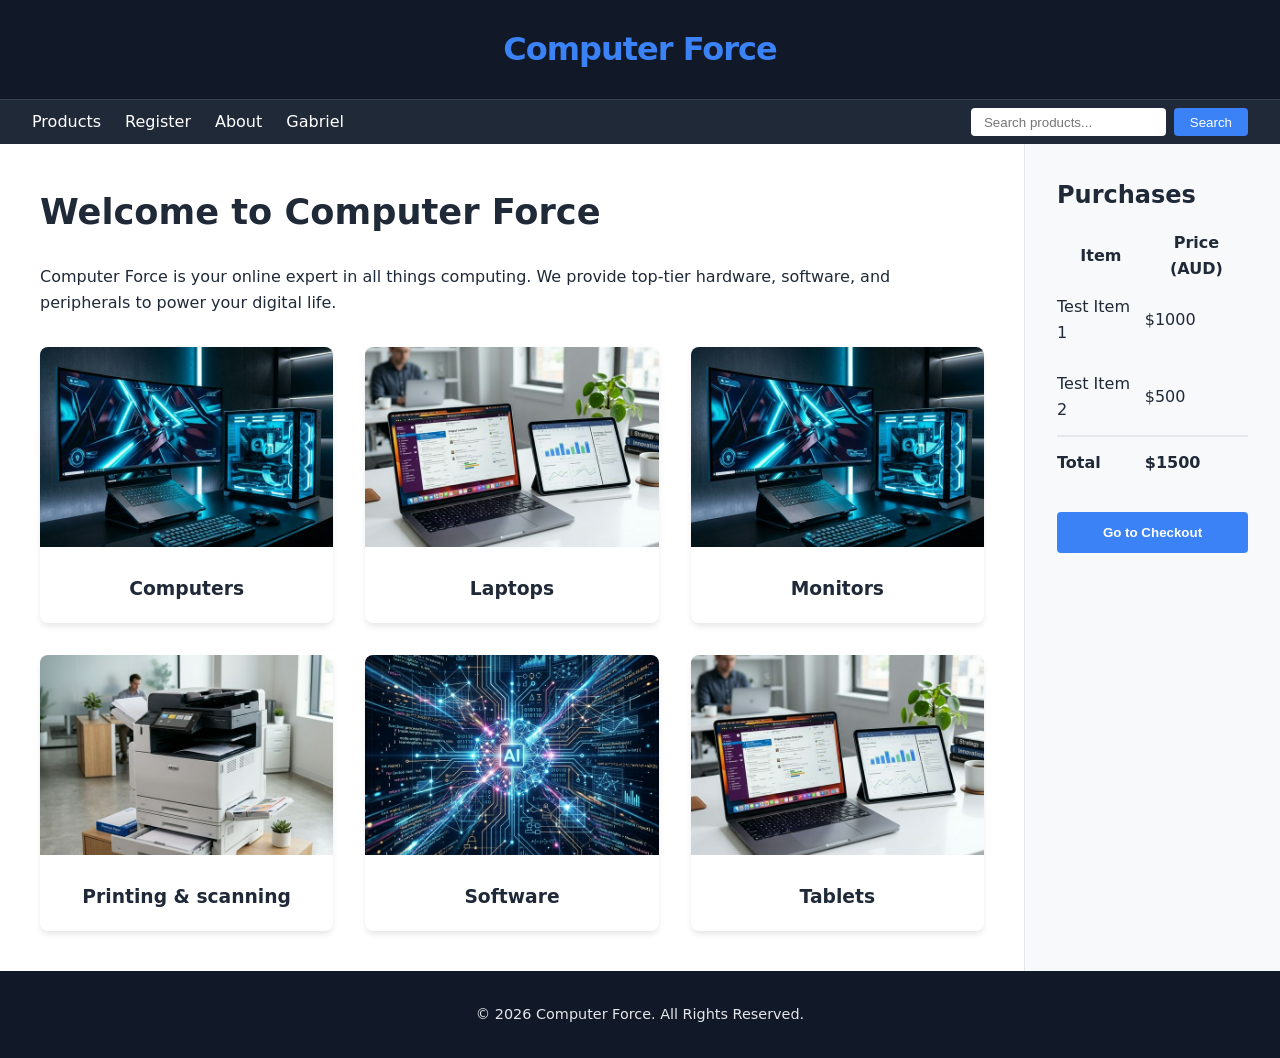
==== index.html @ 6cde67e4 "Add files via upload" ====
<!DOCTYPE html>
<html lang="en">
<head>
    <meta charset="UTF-8">
    <meta name="viewport" content="width=device-width, initial-scale=1.0">
    <title>Computer Force - Home</title>
    <link rel="stylesheet" href="style.css">
    <script src="script.js" defer></script>
</head>
<body>
    <div class="grid-container">
        <!-- Header -->
        <header>
            <div class="mobile-controls">
                <button class="burger-btn" aria-label="Toggle Menu">☰</button>
                <button class="bag-btn" aria-label="Toggle Purchases">👜</button>
            </div>
            <h1><a href="index.html">Computer Force</a></h1>
        </header>

        <!-- Navigation -->
        <nav>
            <div class="nav-links">
                <a href="products.html">Products</a>
                <a href="register.html">Register</a>
                <a href="about.html">About</a>
                <a href="gabriel.html">Gabriel</a>
            </div>
            <form class="search-bar">
                <input type="text" class="search-input" placeholder="Search products...">
                <button type="submit" class="btn-search">Search</button>
            </form>
        </nav>

        <!-- Main Content -->
        <main>
            <h1>Welcome to Computer Force</h1>
            <p>Computer Force is your online expert in all things computing. We provide top-tier hardware, software, and peripherals to power your digital life.</p>
            
            <div class="category-grid">
                <!-- 6 Featured Categories -->
                <a href="products.html#computers" class="category-card">
                    <img src="assets/computers.png" alt="Computers">
                    <h3>Computers</h3>
                </a>
                <a href="products.html#laptops" class="category-card">
                    <img src="assets/laptops.png" alt="Laptops">
                    <h3>Laptops</h3>
                </a>
                <a href="products.html#monitors" class="category-card">
                    <img src="assets/monitors.png" alt="Monitors">
                    <h3>Monitors</h3>
                </a>
                <a href="products.html#printing" class="category-card">
                    <img src="assets/printing.png" alt="Printing & scanning">
                    <h3>Printing & scanning</h3>
                </a>
                <a href="products.html#software" class="category-card">
                    <img src="assets/software.png" alt="Software">
                    <h3>Software</h3>
                </a>
                <a href="products.html#tablets" class="category-card">
                    <img src="assets/tablets.png" alt="Tablets">
                    <h3>Tablets</h3>
                </a>
            </div>
        </main>

        <!-- Aside (Purchases) -->
        <aside>
            <h2>Purchases</h2>
            <table class="purchases-table">
                <thead>
                    <tr>
                        <th>Item</th>
                        <th>Price (AUD)</th>
                    </tr>
                </thead>
                <tbody>
                    <tr>
                        <td>Test Item 1</td>
                        <td>$1000</td>
                    </tr>
                    <tr>
                        <td>Test Item 2</td>
                        <td>$500</td>
                    </tr>
                    <tr class="total-row">
                        <td>Total</td>
                        <td>$1500</td>
                    </tr>
                </tbody>
            </table>
            <button class="btn-checkout">Go to Checkout</button>
        </aside>

        <!-- Footer -->
        <footer>
            <p>&copy; 2026 Computer Force. All Rights Reserved.</p>
        </footer>
    </div>
</body>
</html>
---- style.css ----
/* 
   Computer Force - style.css
   Modern, responsive, vanilla CSS
*/

:root {
    --primary-color: #3b82f6;
    --primary-hover: #2563eb;
    --bg-color: #f8f9fa;
    --text-color: #1f2937;
    --header-bg: #111827;
    --nav-bg: #1f2937;
    --footer-bg: #111827;
    --white: #ffffff;
    --gray-200: #e5e7eb;
}

* {
    box-sizing: border-box;
    margin: 0;
    padding: 0;
}

body {
    font-family: 'Inter', system-ui, -apple-system, sans-serif;
    line-height: 1.6;
    background-color: var(--bg-color);
    color: var(--text-color);
}

a {
    text-decoration: none;
    color: inherit;
    transition: color 0.3s ease;
}

/* Layout Container */
.grid-container {
    display: grid;
    grid-template-areas:
        "header header"
        "nav nav"
        "main aside"
        "footer footer";
    grid-template-columns: 80% 20%;
    grid-template-rows: auto auto 1fr auto;
    min-height: 100vh;
}

/* Header */
header {
    grid-area: header;
    background-color: var(--header-bg);
    color: var(--white);
    padding: 1.5rem;
    text-align: center;
    border-bottom: 1px solid #374151;
    display: flex;
    justify-content: center;
    align-items: center;
    position: relative;
}

header h1 a {
    font-size: 2rem;
    font-weight: 800;
    letter-spacing: -1px;
    color: var(--primary-color);
}

/* Navigation */
nav {
    grid-area: nav;
    background-color: var(--nav-bg);
    color: var(--white);
    padding: 0.5rem 2rem;
    display: flex;
    justify-content: space-between;
    align-items: center;
    position: sticky;
    top: 0;
    z-index: 100;
}

.nav-links {
    display: flex;
    gap: 1.5rem;
}

.nav-links a:hover {
    color: var(--primary-color);
}

.search-bar {
    display: flex;
    gap: 0.5rem;
}

.search-input {
    padding: 0.4rem 0.8rem;
    border-radius: 4px;
    border: none;
    outline: none;
}

.btn-search {
    padding: 0.4rem 1rem;
    background-color: var(--primary-color);
    color: white;
    border: none;
    border-radius: 4px;
    cursor: pointer;
}

.btn-search:hover {
    background-color: var(--primary-hover);
}

/* Mobile Toggle Buttons (hidden on desktop) */
.mobile-controls {
    display: none;
}

/* Main Content */
main {
    grid-area: main;
    padding: 2.5rem;
    background-color: var(--white);
}

main h1 {
    margin-bottom: 1.5rem;
    font-size: 2.2rem;
}

main h2 {
    margin-top: 2rem;
    margin-bottom: 1rem;
}

/* Aside */
aside {
    grid-area: aside;
    padding: 2rem;
    background-color: var(--bg-color);
    border-left: 1px solid var(--gray-200);
}

aside h2 {
    margin-bottom: 1rem;
    font-size: 1.5rem;
}

.purchases-table {
    width: 100%;
    border-collapse: collapse;
    margin-bottom: 1.5rem;
}

.purchases-table td {
    padding: 0.8rem 0;
}

.total-row {
    font-weight: bold;
    border-top: 2px solid var(--gray-200);
}

.btn-checkout {
    display: block;
    width: 100%;
    padding: 0.8rem;
    background-color: var(--primary-color);
    color: white;
    text-align: center;
    border: none;
    border-radius: 4px;
    cursor: pointer;
    font-weight: 600;
}

.btn-checkout:hover {
    background-color: var(--primary-hover);
}

/* Footer */
footer {
    grid-area: footer;
    background-color: var(--footer-bg);
    color: var(--gray-200);
    padding: 2rem;
    text-align: center;
    font-size: 0.9rem;
}

/* Forms */
.contact-form, .register-form {
    max-width: 600px;
    margin-top: 1rem;
}

.form-group {
    margin-bottom: 1.2rem;
}

.form-group label {
    display: block;
    margin-bottom: 0.4rem;
    font-weight: 600;
}

.form-group input, .form-group select, .form-group textarea {
    width: 100%;
    padding: 0.8rem;
    border: 1px solid var(--gray-200);
    border-radius: 4px;
    font-size: 1rem;
}

.form-actions {
    display: flex;
    gap: 1rem;
    margin-top: 1.5rem;
}

.btn-submit {
    padding: 0.8rem 1.5rem;
    background-color: var(--primary-color);
    color: white;
    border: none;
    border-radius: 4px;
    cursor: pointer;
    font-weight: 600;
}

.btn-clear {
    padding: 0.8rem 1.5rem;
    background-color: #6b7280;
    color: white;
    border: none;
    border-radius: 4px;
    cursor: pointer;
}

/* Category Grid on Home/Products */
.category-grid {
    display: grid;
    grid-template-columns: repeat(auto-fill, minmax(280px, 1fr));
    gap: 2rem;
    margin-top: 2rem;
}

.category-card {
    background: white;
    border-radius: 8px;
    overflow: hidden;
    box-shadow: 0 4px 6px -1px rgba(0, 0, 0, 0.1);
    transition: transform 0.3s ease;
}

.category-card:hover {
    transform: translateY(-5px);
}

.category-card img {
    width: 100%;
    height: 200px;
    object-fit: cover;
}

.category-card h3 {
    padding: 1.2rem;
    text-align: center;
}

/* Mobile Responsiveness */
@media (max-width: 600px) {
    .grid-container {
        grid-template-areas:
            "header"
            "nav"
            "main"
            "aside"
            "footer";
        grid-template-columns: 100%;
    }

    .mobile-controls {
        display: flex;
        justify-content: space-between;
        width: 100%;
        position: absolute;
        padding: 0 1rem;
        pointer-events: none;
    }

    .burger-btn, .bag-btn {
        pointer-events: auto;
        background: transparent;
        color: white;
        border: 2px solid var(--primary-color);
        padding: 0.5rem;
        border-radius: 4px;
        cursor: pointer;
        font-size: 1.2rem;
    }

    nav {
        flex-direction: column;
        display: none; /* Toggle this via JS */
        padding: 1rem;
    }

    nav.active {
        display: flex;
    }

    .nav-links {
        flex-direction: column;
        width: 100%;
        text-align: center;
        margin-bottom: 1rem;
    }

    aside {
        display: none; /* Toggle this via JS */
        border-left: none;
        border-top: 1px solid var(--gray-200);
    }

    aside.active {
        display: block;
    }

    main {
        padding: 1.5rem;
    }
}
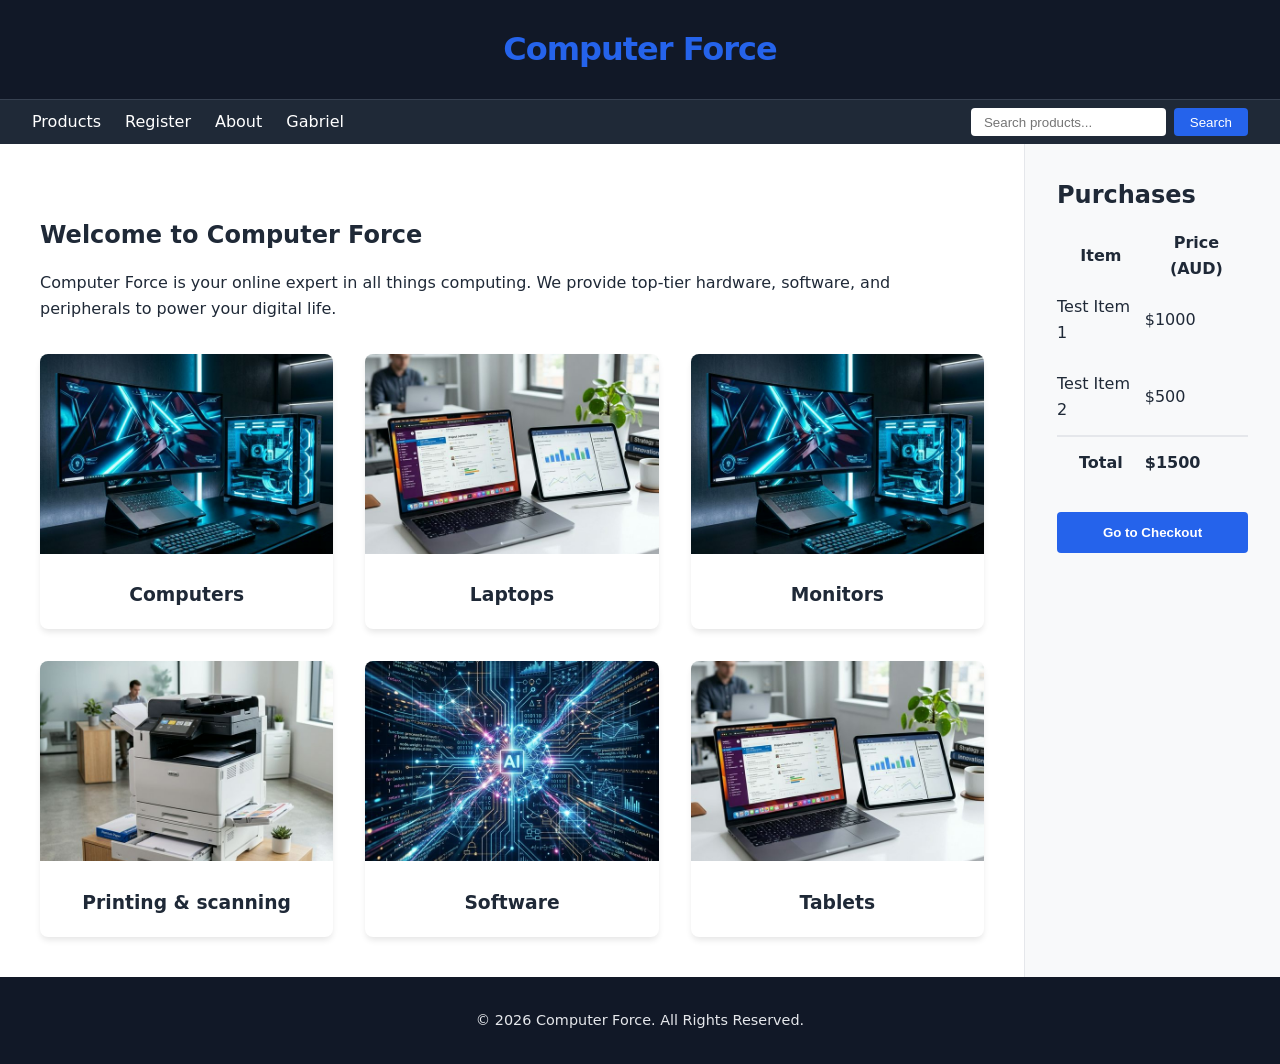
==== commit bf389be8: "Add files via upload" ====
--- a/index.html
+++ b/index.html
@@ -1,5 +1,5 @@
 <!DOCTYPE html>
-<html lang="en">
+<html lang="en"> <!-- Fix: Added lang="en" for language identification -->
 <head>
     <meta charset="UTF-8">
     <meta name="viewport" content="width=device-width, initial-scale=1.0">
@@ -15,65 +15,68 @@
                 <button class="burger-btn" aria-label="Toggle Menu">☰</button>
                 <button class="bag-btn" aria-label="Toggle Purchases">👜</button>
             </div>
-            <h1><a href="index.html">Computer Force</a></h1>
+            <h1><a href="index.html">Computer Force</a></h1> <!-- Stayed as h1: Site Name -->
         </header>
 
         <!-- Navigation -->
-        <nav>
+        <nav aria-label="Primary Navigation"> <!-- Fix: Added aria-label to identify the nav -->
             <div class="nav-links">
                 <a href="products.html">Products</a>
                 <a href="register.html">Register</a>
                 <a href="about.html">About</a>
                 <a href="gabriel.html">Gabriel</a>
             </div>
-            <form class="search-bar">
-                <input type="text" class="search-input" placeholder="Search products...">
+            <form class="search-bar" role="search"> <!-- Fix: Added search role -->
+                <label for="search-box" class="visually-hidden">Search products</label> <!-- Fix: Added accessible label -->
+                <input type="text" id="search-box" class="search-input" placeholder="Search products...">
                 <button type="submit" class="btn-search">Search</button>
             </form>
         </nav>
 
         <!-- Main Content -->
         <main>
-            <h1>Welcome to Computer Force</h1>
+            <!-- Fix: Changed from h1 to h2 to maintain correct heading hierarchy (h1 is the site name in header) -->
+            <h2>Welcome to Computer Force</h2>
             <p>Computer Force is your online expert in all things computing. We provide top-tier hardware, software, and peripherals to power your digital life.</p>
             
             <div class="category-grid">
                 <!-- 6 Featured Categories -->
+                <!-- Use h3 for categories as they are sub-sections of the Welcome section -->
                 <a href="products.html#computers" class="category-card">
-                    <img src="assets/computers.png" alt="Computers">
+                    <img src="assets/computers.png" alt="High-end gaming computer setup"> <!-- Improved alt text -->
                     <h3>Computers</h3>
                 </a>
                 <a href="products.html#laptops" class="category-card">
-                    <img src="assets/laptops.png" alt="Laptops">
+                    <img src="assets/laptops.png" alt="Sleek modern laptops"> <!-- Improved alt text -->
                     <h3>Laptops</h3>
                 </a>
                 <a href="products.html#monitors" class="category-card">
-                    <img src="assets/monitors.png" alt="Monitors">
+                    <img src="assets/monitors.png" alt="Ultra-wide computer monitor"> <!-- Improved alt text -->
                     <h3>Monitors</h3>
                 </a>
                 <a href="products.html#printing" class="category-card">
-                    <img src="assets/printing.png" alt="Printing & scanning">
+                    <img src="assets/printing.png" alt="Modern office printer and scanner"> <!-- Improved alt text -->
                     <h3>Printing & scanning</h3>
                 </a>
                 <a href="products.html#software" class="category-card">
-                    <img src="assets/software.png" alt="Software">
+                    <img src="assets/software.png" alt="Abstract digital software concept"> <!-- Improved alt text -->
                     <h3>Software</h3>
                 </a>
                 <a href="products.html#tablets" class="category-card">
-                    <img src="assets/tablets.png" alt="Tablets">
+                    <img src="assets/tablets.png" alt="Professional computing tablets"> <!-- Improved alt text -->
                     <h3>Tablets</h3>
                 </a>
             </div>
         </main>
 
         <!-- Aside (Purchases) -->
-        <aside>
-            <h2>Purchases</h2>
+        <aside aria-labelledby="purchases-title"> <!-- Fix: Linked aside to its heading -->
+            <h2 id="purchases-title">Purchases</h2>
             <table class="purchases-table">
                 <thead>
                     <tr>
-                        <th>Item</th>
-                        <th>Price (AUD)</th>
+                        <th scope="col">Item</th> <!-- Fix: Added scope for table headers -->
+                        <th scope="col">Price (AUD)</th>
                     </tr>
                 </thead>
                 <tbody>
@@ -86,7 +89,7 @@
                         <td>$500</td>
                     </tr>
                     <tr class="total-row">
-                        <td>Total</td>
+                        <th scope="row">Total</th> <!-- Fix: Total is a row header -->
                         <td>$1500</td>
                     </tr>
                 </tbody>
--- a/style.css
+++ b/style.css
@@ -4,8 +4,8 @@
 */
 
 :root {
-    --primary-color: #3b82f6;
-    --primary-hover: #2563eb;
+    --primary-color: #2563eb; /* Darkened from #3b82f6 for WCAG AA contrast (4.5:1 on white) */
+    --primary-hover: #1d4ed8;
     --bg-color: #f8f9fa;
     --text-color: #1f2937;
     --header-bg: #111827;
@@ -32,6 +32,25 @@
     text-decoration: none;
     color: inherit;
     transition: color 0.3s ease;
+}
+
+/* Accessibility: Focus states */
+a:focus, button:focus, input:focus, select:focus, textarea:focus {
+    outline: 3px solid var(--primary-color);
+    outline-offset: 2px;
+}
+
+/* Accessibility: Visually hidden but readable by screen readers */
+.visually-hidden {
+    position: absolute;
+    width: 1px;
+    height: 1px;
+    padding: 0;
+    margin: -1px;
+    overflow: hidden;
+    clip: rect(0, 0, 0, 0);
+    white-space: nowrap;
+    border: 0;
 }
 
 /* Layout Container */
